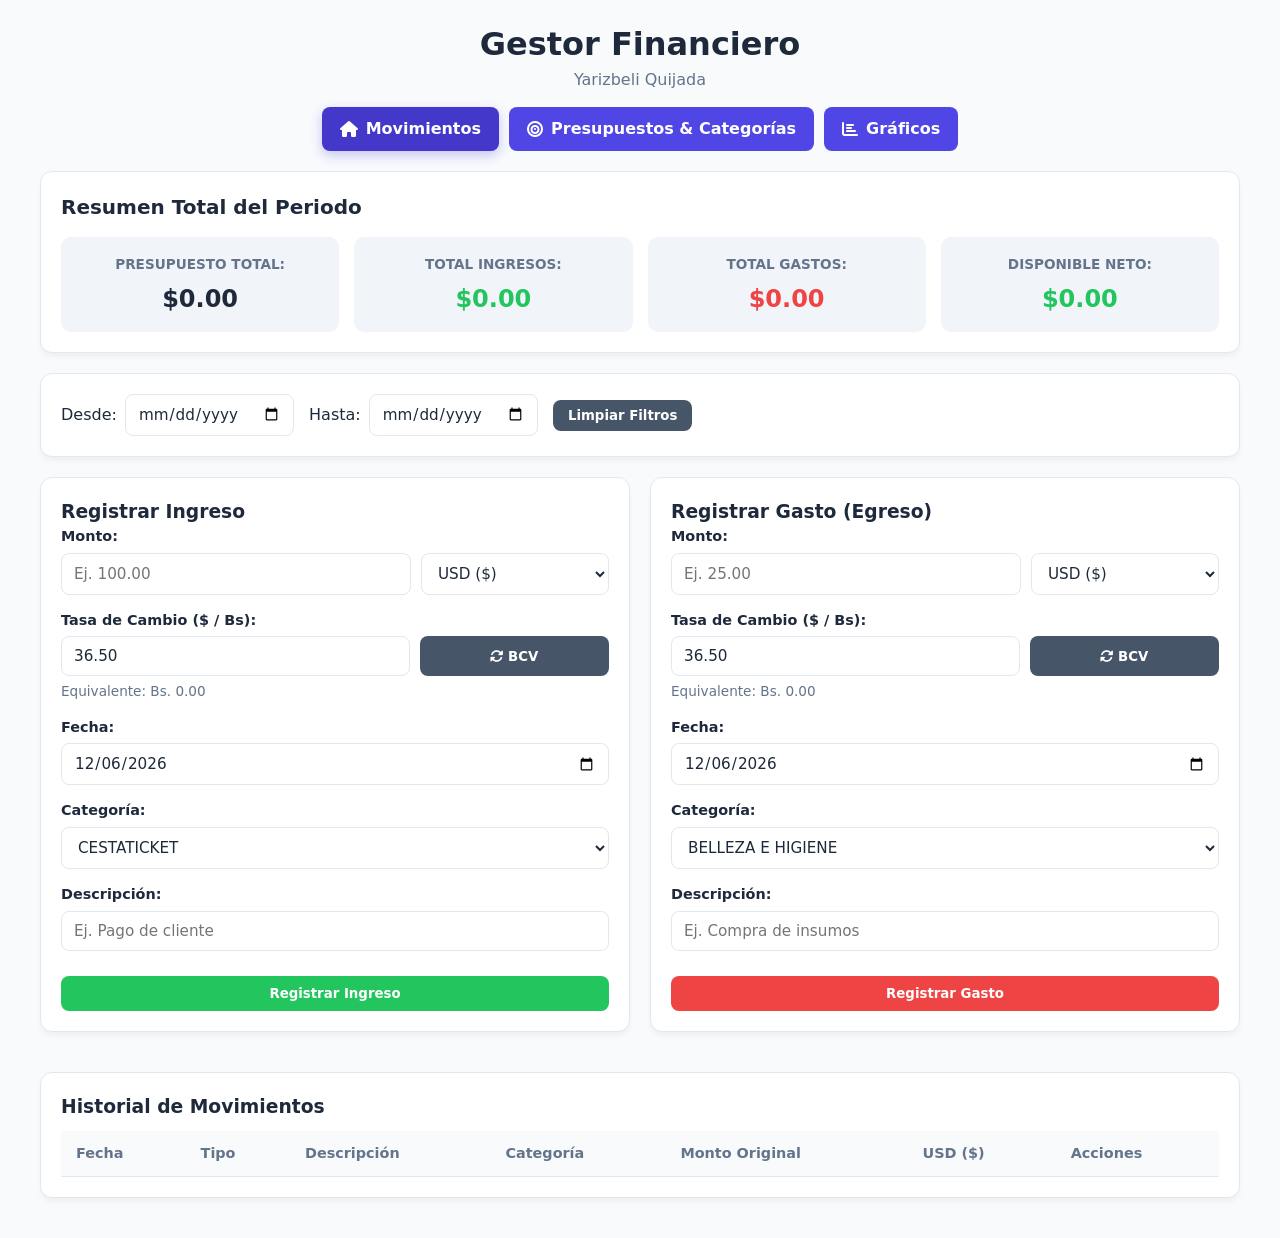
==== index.html @ 96230d56 "Add files via upload" ====
<!DOCTYPE html>
<html lang="es">
<head>
    <meta charset="UTF-8">
    <meta name="viewport" content="width=device-width, initial-scale=1.0">
    <title>Gestor Financiero - Movimientos</title>
    <link rel="stylesheet" href="style.css">
    <link rel="stylesheet" href="https://cdnjs.cloudflare.com/ajax/libs/font-awesome/6.4.0/css/all.min.css">
</head>
<body>
    <div class="container">
        <!-- Título y Subtítulo Fijos -->
        <div style="text-align: center; margin-bottom: 20px;">
            <h1>Gestor Financiero</h1>
            <p>Yarizbeli Quijada</p>
            
            <div class="nav-buttons" style="margin-top: 15px;">
                <a href="index.html" class="btn active"><i class="fas fa-home"></i> Movimientos</a>
                <a href="presupuestos.html" class="btn"><i class="fas fa-bullseye"></i> Presupuestos & Categorías</a>
                <a href="graficos.html" class="btn"><i class="fas fa-chart-bar"></i> Gráficos</a>
            </div>
        </div>

        <!-- Resumen Total -->
        <section class="card summary-card">
            <h2>Resumen Total del Periodo</h2>
            <div class="summary-grid">
                <div>
                    <span>Presupuesto Total:</span>
                    <h3 id="lbl-presupuesto-total">$0.00</h3>
                </div>
                <div>
                    <span>Total Ingresos:</span>
                    <h3 id="lbl-ingresos" class="text-green">$0.00</h3>
                </div>
                <div>
                    <span>Total Gastos:</span>
                    <h3 id="lbl-gastos" class="text-red">$0.00</h3>
                </div>
                <div>
                    <span>Disponible Neto:</span>
                    <h3 id="lbl-disponible">$0.00</h3>
                </div>
            </div>
        </section>

        <!-- Filtros por Rango de Fechas -->
        <div class="filters-section card" style="display: flex; gap: 15px; align-items: center; flex-wrap: wrap;">
            <div style="display: flex; align-items: center; gap: 8px;">
                <label for="filtro-desde">Desde:</label>
                <input type="date" id="filtro-desde" class="form-control">
            </div>
            <div style="display: flex; align-items: center; gap: 8px;">
                <label for="filtro-hasta">Hasta:</label>
                <input type="date" id="filtro-hasta" class="form-control">
            </div>
            <button id="btn-quitar-filtro" class="btn-secondary" style="padding: 8px 15px; cursor: pointer;">Limpiar Filtros</button>
        </div>

        <!-- Formularios -->
        <div class="forms-grid">
            <!-- Formulario Ingreso -->
            <form id="form-ingreso" class="card">
                <h3>Registrar Ingreso</h3>
                <div class="form-group">
                    <label>Monto:</label>
                    <div style="display: flex; gap: 10px;">
                        <input type="number" step="0.01" id="ingreso-monto" placeholder="Ej. 100.00" required style="flex: 2;">
                        <select id="ingreso-moneda" style="flex: 1;">
                            <option value="USD">USD ($)</option>
                            <option value="VES">VES (Bs.)</option>
                        </select>
                    </div>
                </div>

                <div class="form-group">
                    <label>Tasa de Cambio ($ / Bs):</label>
                    <div style="display: flex; gap: 10px;">
                        <input type="number" step="0.01" id="ingreso-tasa" placeholder="Tasa BCV" style="flex: 2;">
                        <button type="button" id="btn-tasa-ingreso" class="btn-secondary" style="flex: 1;"><i class="fas fa-sync-alt"></i> BCV</button>
                    </div>
                    <span id="ingreso-equivalente" class="text-muted" style="display:block; margin-top: 5px;"></span>
                </div>

                <div class="form-group">
                    <label>Fecha:</label>
                    <input type="date" id="ingreso-fecha" required>
                </div>

                <div class="form-group">
                    <label>Categoría:</label>
                    <select id="ingreso-categoria"></select>
                </div>

                <div class="form-group">
                    <label>Descripción:</label>
                    <input type="text" id="ingreso-desc" placeholder="Ej. Pago de cliente" required>
                </div>

                <button type="submit" class="btn bg-green" style="width: 100%; justify-content: center; margin-top: 10px;">Registrar Ingreso</button>
            </form>

            <!-- Formulario Gasto -->
            <form id="form-gasto" class="card">
                <h3>Registrar Gasto (Egreso)</h3>
                <div class="form-group">
                    <label>Monto:</label>
                    <div style="display: flex; gap: 10px;">
                        <input type="number" step="0.01" id="gasto-monto" placeholder="Ej. 25.00" required style="flex: 2;">
                        <select id="gasto-moneda" style="flex: 1;">
                            <option value="USD">USD ($)</option>
                            <option value="VES">VES (Bs.)</option>
                        </select>
                    </div>
                </div>

                <div class="form-group">
                    <label>Tasa de Cambio ($ / Bs):</label>
                    <div style="display: flex; gap: 10px;">
                        <input type="number" step="0.01" id="gasto-tasa" placeholder="Tasa BCV" style="flex: 2;">
                        <button type="button" id="btn-tasa-gasto" class="btn-secondary" style="flex: 1;"><i class="fas fa-sync-alt"></i> BCV</button>
                    </div>
                    <span id="gasto-equivalente" class="text-muted" style="display:block; margin-top: 5px;"></span>
                </div>

                <div class="form-group">
                    <label>Fecha:</label>
                    <input type="date" id="gasto-fecha" required>
                </div>

                <div class="form-group">
                    <label>Categoría:</label>
                    <select id="gasto-categoria"></select>
                </div>

                <div class="form-group">
                    <label>Descripción:</label>
                    <input type="text" id="gasto-desc" placeholder="Ej. Compra de insumos" required>
                </div>

                <button type="submit" class="btn bg-red" style="width: 100%; justify-content: center; margin-top: 10px;">Registrar Gasto</button>
            </form>
        </div>

        <!-- Tabla -->
        <section class="card">
            <h3>Historial de Movimientos</h3>
            <table>
                <thead>
                    <tr>
                        <th>Fecha</th>
                        <th>Tipo</th>
                        <th>Descripción</th>
                        <th>Categoría</th>
                        <th>Monto Original</th>
                        <th>USD ($)</th>
                        <th>Acciones</th>
                    </tr>
                </thead>
                <tbody id="tabla-movimientos"></tbody>
            </table>
        </section>
    </div>

    <script src="app.js"></script>
</body>
</html>
---- style.css ----
:root {
    --bg-color: #f8fafc;
    --card-bg: #ffffff;
    --text-primary: #1e293b;
    --text-secondary: #64748b;
    --primary: #4f46e5;
    --primary-hover: #4338ca;
    --success: #22c55e;
    --danger: #ef4444;
    --warning: #f59e0b;
    --border-color: #e2e8f0;
}

* {
    box-sizing: border-box;
    margin: 0;
    padding: 0;
    font-family: 'Segoe UI', system-ui, -apple-system, sans-serif;
}

body {
    background-color: var(--bg-color);
    color: var(--text-primary);
    line-height: 1.5;
    padding: 20px;
}

.container {
    max-width: 1200px;
    margin: 0 auto;
}

h1 {
    font-size: 2rem;
    font-weight: 700;
    color: var(--text-primary);
}

p {
    color: var(--text-secondary);
    font-weight: 500;
}

.nav-buttons {
    display: flex;
    justify-content: center;
    gap: 10px;
    flex-wrap: wrap;
}

.btn {
    background-color: var(--primary);
    color: white;
    border: none;
    padding: 10px 18px;
    border-radius: 8px;
    font-weight: 600;
    cursor: pointer;
    text-decoration: none;
    display: inline-flex;
    align-items: center;
    gap: 8px;
    transition: background 0.2s;
}

.btn:hover {
    background-color: var(--primary-hover);
}

.btn.active {
    background-color: #4338ca;
    box-shadow: 0 4px 12px rgba(79, 70, 229, 0.3);
}

.btn-secondary {
    background-color: #475569;
    color: white;
    border: none;
    padding: 8px 14px;
    border-radius: 8px;
    cursor: pointer;
    font-weight: 600;
}

.card {
    background-color: var(--card-bg);
    border-radius: 12px;
    padding: 20px;
    margin-bottom: 20px;
    box-shadow: 0 4px 6px -1px rgba(0, 0, 0, 0.05);
    border: 1px solid var(--border-color);
}

.summary-card h2 {
    font-size: 1.25rem;
    margin-bottom: 15px;
}

.summary-grid {
    display: grid;
    grid-template-columns: repeat(auto-fit, minmax(200px, 1fr));
    gap: 15px;
    text-align: center;
}

.summary-grid > div {
    background-color: #f1f5f9;
    padding: 15px;
    border-radius: 10px;
}

.summary-grid span {
    font-size: 0.85rem;
    color: var(--text-secondary);
    font-weight: 600;
    text-transform: uppercase;
}

.summary-grid h3 {
    font-size: 1.5rem;
    margin-top: 5px;
}

.forms-grid {
    display: grid;
    grid-template-columns: repeat(auto-fit, minmax(450px, 1fr));
    gap: 20px;
    margin-bottom: 20px;
}

.filters-section {
    display: flex;
    align-items: center;
    gap: 15px;
    flex-wrap: wrap;
}

.form-group {
    margin-bottom: 15px;
}

.form-group label {
    display: block;
    font-weight: 600;
    font-size: 0.9rem;
    margin-bottom: 5px;
}

input, select {
    width: 100%;
    padding: 10px 12px;
    border: 1px solid var(--border-color);
    border-radius: 8px;
    font-size: 0.95rem;
    outline: none;
    background-color: #fff;
    color: var(--text-primary);
}

table {
    width: 100%;
    border-collapse: collapse;
    margin-top: 10px;
    text-align: left;
}

th, td {
    padding: 12px 15px;
    border-bottom: 1px solid var(--border-color);
}

th {
    background-color: #f8fafc;
    font-weight: 600;
    color: var(--text-secondary);
    font-size: 0.9rem;
}

.text-green { color: var(--success) !important; }
.text-red { color: var(--danger) !important; }
.text-muted { color: var(--text-secondary); font-size: 0.85rem; }

.badge {
    padding: 4px 8px;
    border-radius: 6px;
    font-size: 0.8rem;
    font-weight: 600;
}
.badge.ingreso { background-color: #dcfce7; color: #15803d; }
.badge.gasto { background-color: #fee2e2; color: #b91c1c; }

.progress-item {
    margin-bottom: 20px;
    background: #f8fafc;
    padding: 15px;
    border-radius: 8px;
    border: 1px solid var(--border-color);
}

.progress-info {
    display: flex;
    justify-content: space-between;
    font-size: 0.95rem;
    margin-bottom: 8px;
    font-weight: 600;
}

.progress-bar-container {
    width: 100%;
    background-color: #e2e8f0;
    border-radius: 6px;
    height: 12px;
    overflow: hidden;
}

.progress-bar-fill {
    height: 100%;
    border-radius: 6px;
    transition: width 0.3s ease;
}

.bg-green { background-color: var(--success); }
.bg-red { background-color: var(--danger); }

.toast-alerta {
    position: fixed;
    bottom: 20px;
    right: 20px;
    background-color: #1e293b;
    color: white;
    padding: 12px 20px;
    border-radius: 8px;
    box-shadow: 0 10px 15px -3px rgba(0,0,0,0.2);
    transform: translateY(100px);
    opacity: 0;
    transition: all 0.3s ease;
    z-index: 1000;
    font-weight: 600;
}
.toast-alerta.show { transform: translateY(0); opacity: 1; }
.toast-alerta.success { background-color: var(--success); }
.toast-alerta.info { background-color: var(--primary); }
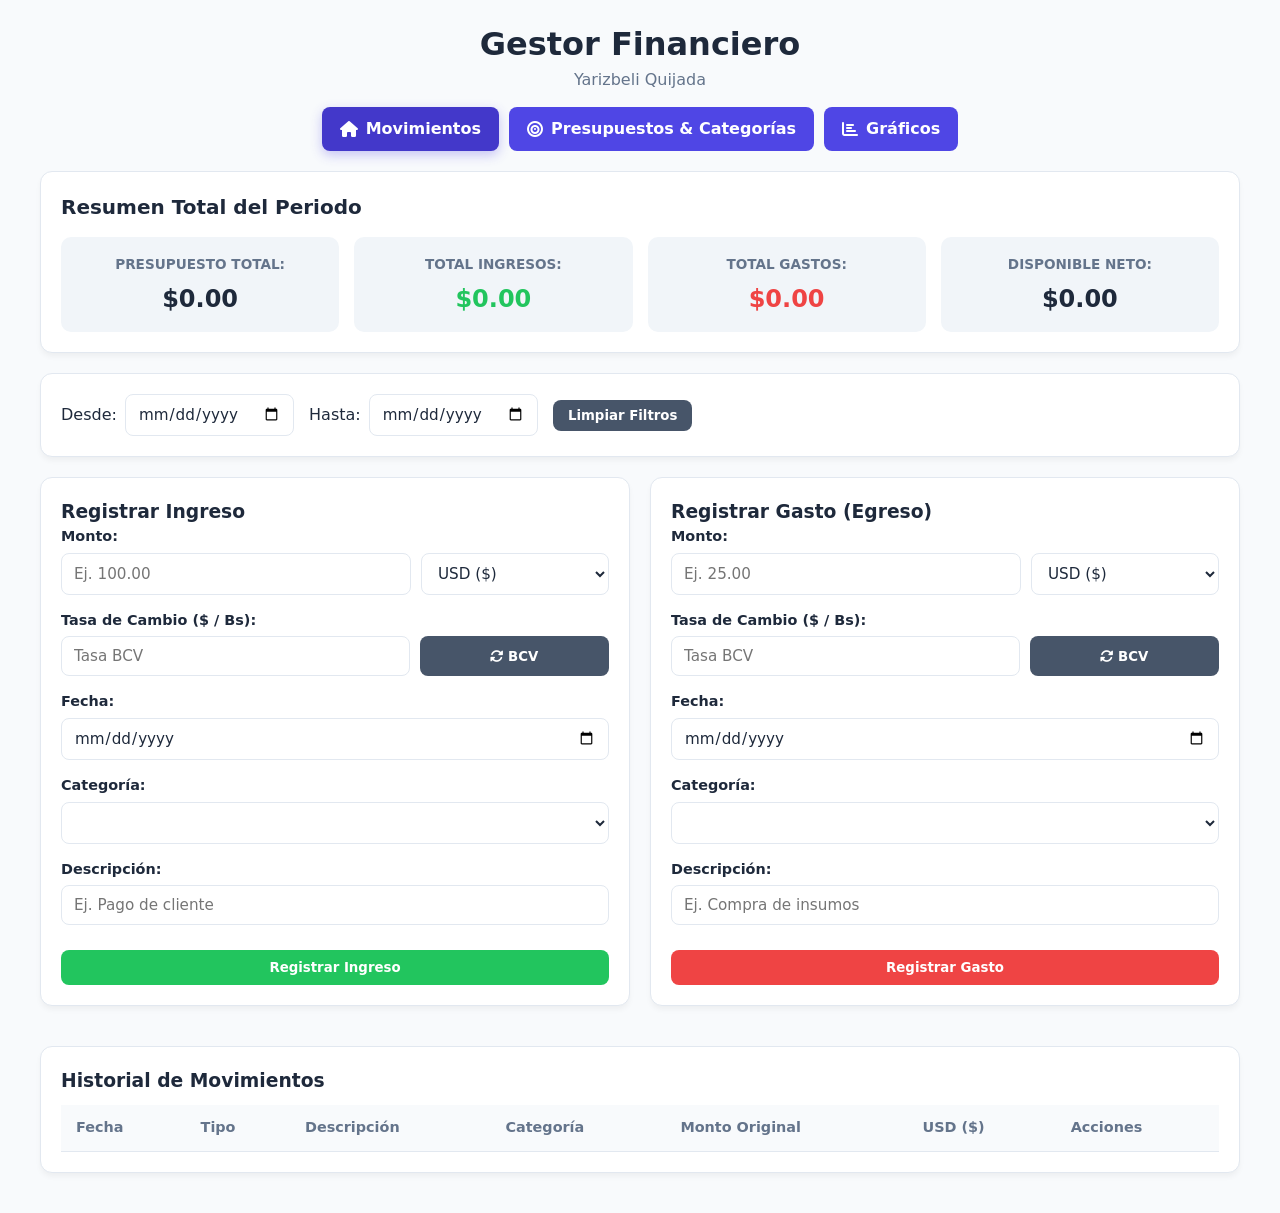
==== commit 45c6e682: "Add files via upload" ====
--- a/index.html
+++ b/index.html
@@ -9,6 +9,9 @@
 </head>
 <body>
     <div class="container">
+        <!-- Selector oculto requerido por app.js para sincronizar el mes actual -->
+        <input type="month" id="presupuesto-mes-selector" style="display: none;">
+
         <!-- Título y Subtítulo Fijos -->
         <div style="text-align: center; margin-bottom: 20px;">
             <h1>Gestor Financiero</h1>
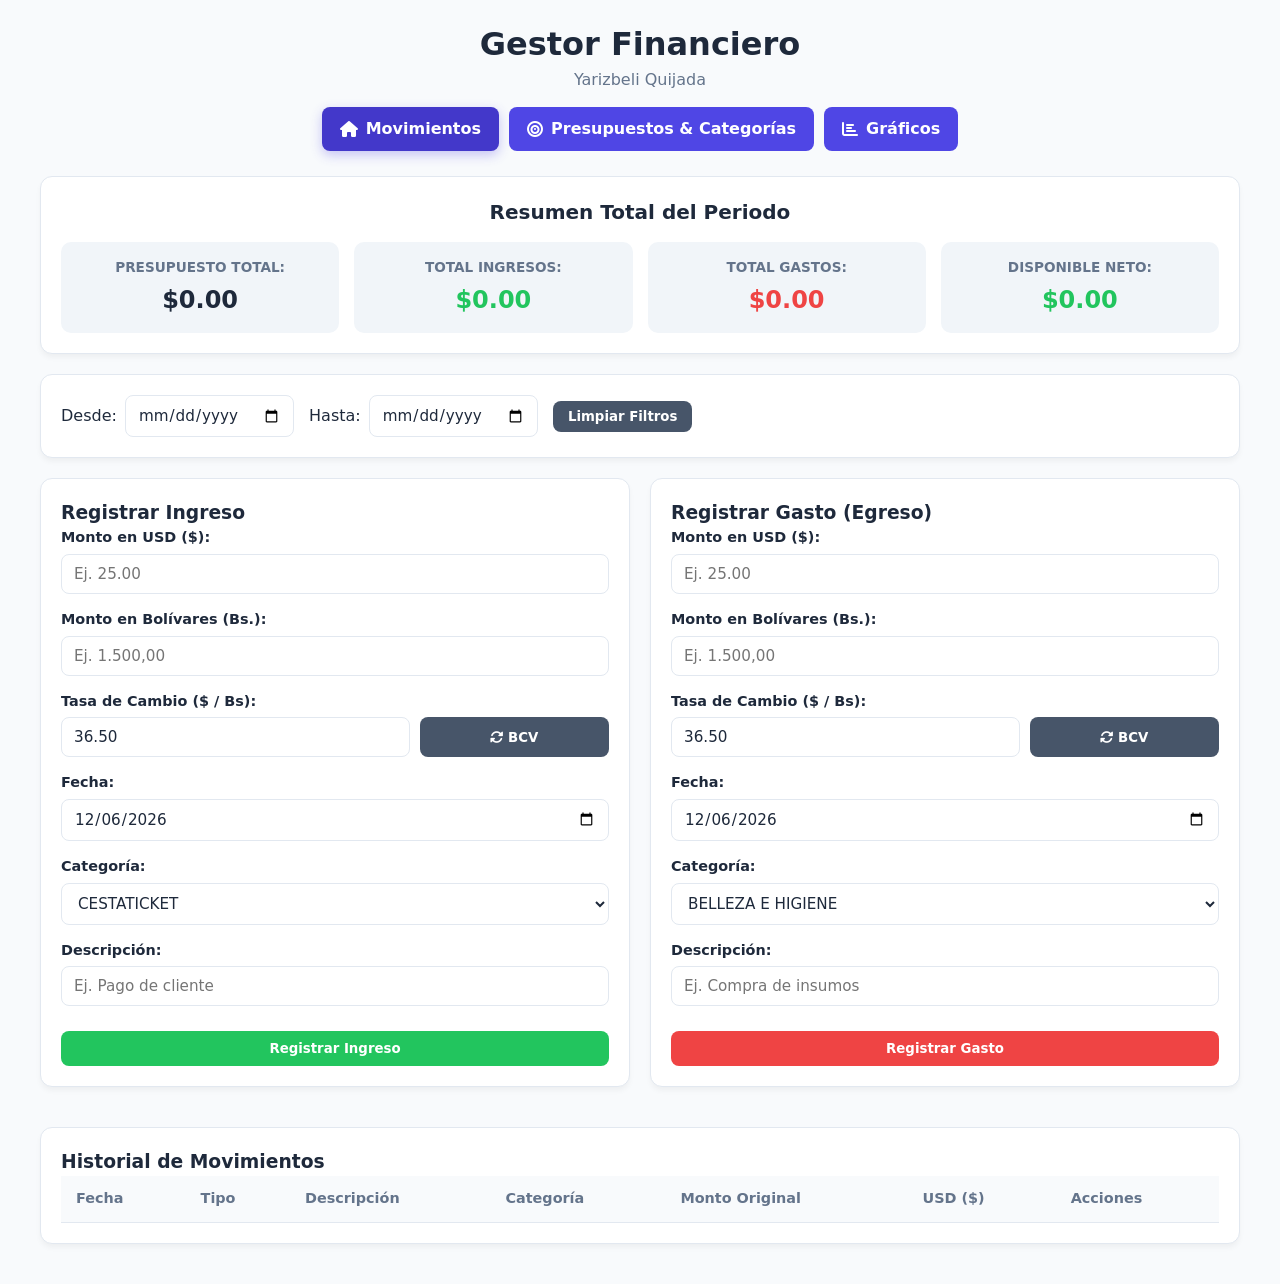
==== commit 177ebd72: "Add files via upload" ====
--- a/index.html
+++ b/index.html
@@ -65,15 +65,16 @@
             <!-- Formulario Ingreso -->
             <form id="form-ingreso" class="card">
                 <h3>Registrar Ingreso</h3>
+                
+                <!-- Dos campos independientes para USD y Bs -->
                 <div class="form-group">
-                    <label>Monto:</label>
-                    <div style="display: flex; gap: 10px;">
-                        <input type="number" step="0.01" id="ingreso-monto" placeholder="Ej. 100.00" required style="flex: 2;">
-                        <select id="ingreso-moneda" style="flex: 1;">
-                            <option value="USD">USD ($)</option>
-                            <option value="VES">VES (Bs.)</option>
-                        </select>
-                    </div>
+                    <label>Monto en USD ($):</label>
+                    <input type="number" step="0.01" id="ingreso-monto-usd" placeholder="Ej. 25.00">
+                </div>
+
+                <div class="form-group">
+                    <label>Monto en Bolívares (Bs.):</label>
+                    <input type="text" id="ingreso-monto-bs" placeholder="Ej. 1.500,00">
                 </div>
 
                 <div class="form-group">
@@ -82,7 +83,6 @@
                         <input type="number" step="0.01" id="ingreso-tasa" placeholder="Tasa BCV" style="flex: 2;">
                         <button type="button" id="btn-tasa-ingreso" class="btn-secondary" style="flex: 1;"><i class="fas fa-sync-alt"></i> BCV</button>
                     </div>
-                    <span id="ingreso-equivalente" class="text-muted" style="display:block; margin-top: 5px;"></span>
                 </div>
 
                 <div class="form-group">
@@ -106,15 +106,16 @@
             <!-- Formulario Gasto -->
             <form id="form-gasto" class="card">
                 <h3>Registrar Gasto (Egreso)</h3>
+                
+                <!-- Dos campos independientes para USD y Bs -->
                 <div class="form-group">
-                    <label>Monto:</label>
-                    <div style="display: flex; gap: 10px;">
-                        <input type="number" step="0.01" id="gasto-monto" placeholder="Ej. 25.00" required style="flex: 2;">
-                        <select id="gasto-moneda" style="flex: 1;">
-                            <option value="USD">USD ($)</option>
-                            <option value="VES">VES (Bs.)</option>
-                        </select>
-                    </div>
+                    <label>Monto en USD ($):</label>
+                    <input type="number" step="0.01" id="gasto-monto-usd" placeholder="Ej. 25.00">
+                </div>
+
+                <div class="form-group">
+                    <label>Monto en Bolívares (Bs.):</label>
+                    <input type="text" id="gasto-monto-bs" placeholder="Ej. 1.500,00">
                 </div>
 
                 <div class="form-group">
@@ -123,7 +124,6 @@
                         <input type="number" step="0.01" id="gasto-tasa" placeholder="Tasa BCV" style="flex: 2;">
                         <button type="button" id="btn-tasa-gasto" class="btn-secondary" style="flex: 1;"><i class="fas fa-sync-alt"></i> BCV</button>
                     </div>
-                    <span id="gasto-equivalente" class="text-muted" style="display:block; margin-top: 5px;"></span>
                 </div>
 
                 <div class="form-group">
--- a/style.css
+++ b/style.css
@@ -23,11 +23,18 @@
     color: var(--text-primary);
     line-height: 1.5;
     padding: 20px;
+    min-width: 1250px; /* Obliga a la página a mantener el ancho de PC y permitir scroll horizontal en móviles */
 }
 
 .container {
-    max-width: 1200px;
+    width: 1200px; /* Ancho fijo de escritorio inalterable */
     margin: 0 auto;
+}
+
+/* --- ENCABEZADO --- */
+h1, p {
+    text-align: center;
+    width: 100%;
 }
 
 h1 {
@@ -45,7 +52,9 @@
     display: flex;
     justify-content: center;
     gap: 10px;
-    flex-wrap: wrap;
+    margin-top: 15px;
+    margin-bottom: 25px;
+    width: 100%;
 }
 
 .btn {
@@ -91,22 +100,30 @@
     border: 1px solid var(--border-color);
 }
 
+/* --- RESUMEN TOTAL --- */
+.summary-card {
+    text-align: center;
+}
+
 .summary-card h2 {
     font-size: 1.25rem;
     margin-bottom: 15px;
+    text-align: center;
 }
 
 .summary-grid {
     display: grid;
-    grid-template-columns: repeat(auto-fit, minmax(200px, 1fr));
+    grid-template-columns: repeat(4, 1fr); /* Exactamente 4 columnas fijas */
     gap: 15px;
     text-align: center;
+    justify-content: center;
 }
 
 .summary-grid > div {
     background-color: #f1f5f9;
     padding: 15px;
     border-radius: 10px;
+    text-align: center;
 }
 
 .summary-grid span {
@@ -114,16 +131,19 @@
     color: var(--text-secondary);
     font-weight: 600;
     text-transform: uppercase;
+    display: block;
+    text-align: center;
 }
 
 .summary-grid h3 {
     font-size: 1.5rem;
     margin-top: 5px;
+    text-align: center;
 }
 
 .forms-grid {
     display: grid;
-    grid-template-columns: repeat(auto-fit, minmax(450px, 1fr));
+    grid-template-columns: 1fr 1fr; /* Exactamente 2 columnas fijas */
     gap: 20px;
     margin-bottom: 20px;
 }
@@ -132,7 +152,6 @@
     display: flex;
     align-items: center;
     gap: 15px;
-    flex-wrap: wrap;
 }
 
 .form-group {
@@ -157,16 +176,26 @@
     color: var(--text-primary);
 }
 
+/* --- TABLA DE MOVIMIENTOS --- */
+.table-container {
+    max-height: 550px; 
+    overflow-y: auto;
+    border-radius: 8px;
+    border: 1px solid var(--border-color);
+    margin-top: 10px;
+}
+
 table {
     width: 100%;
     border-collapse: collapse;
-    margin-top: 10px;
     text-align: left;
+    background-color: var(--card-bg);
 }
 
 th, td {
     padding: 12px 15px;
     border-bottom: 1px solid var(--border-color);
+    white-space: nowrap; /* Impide que las celdas se compriman en pantallas angostas */
 }
 
 th {
@@ -174,6 +203,9 @@
     font-weight: 600;
     color: var(--text-secondary);
     font-size: 0.9rem;
+    position: sticky;
+    top: 0;
+    z-index: 10;
 }
 
 .text-green { color: var(--success) !important; }
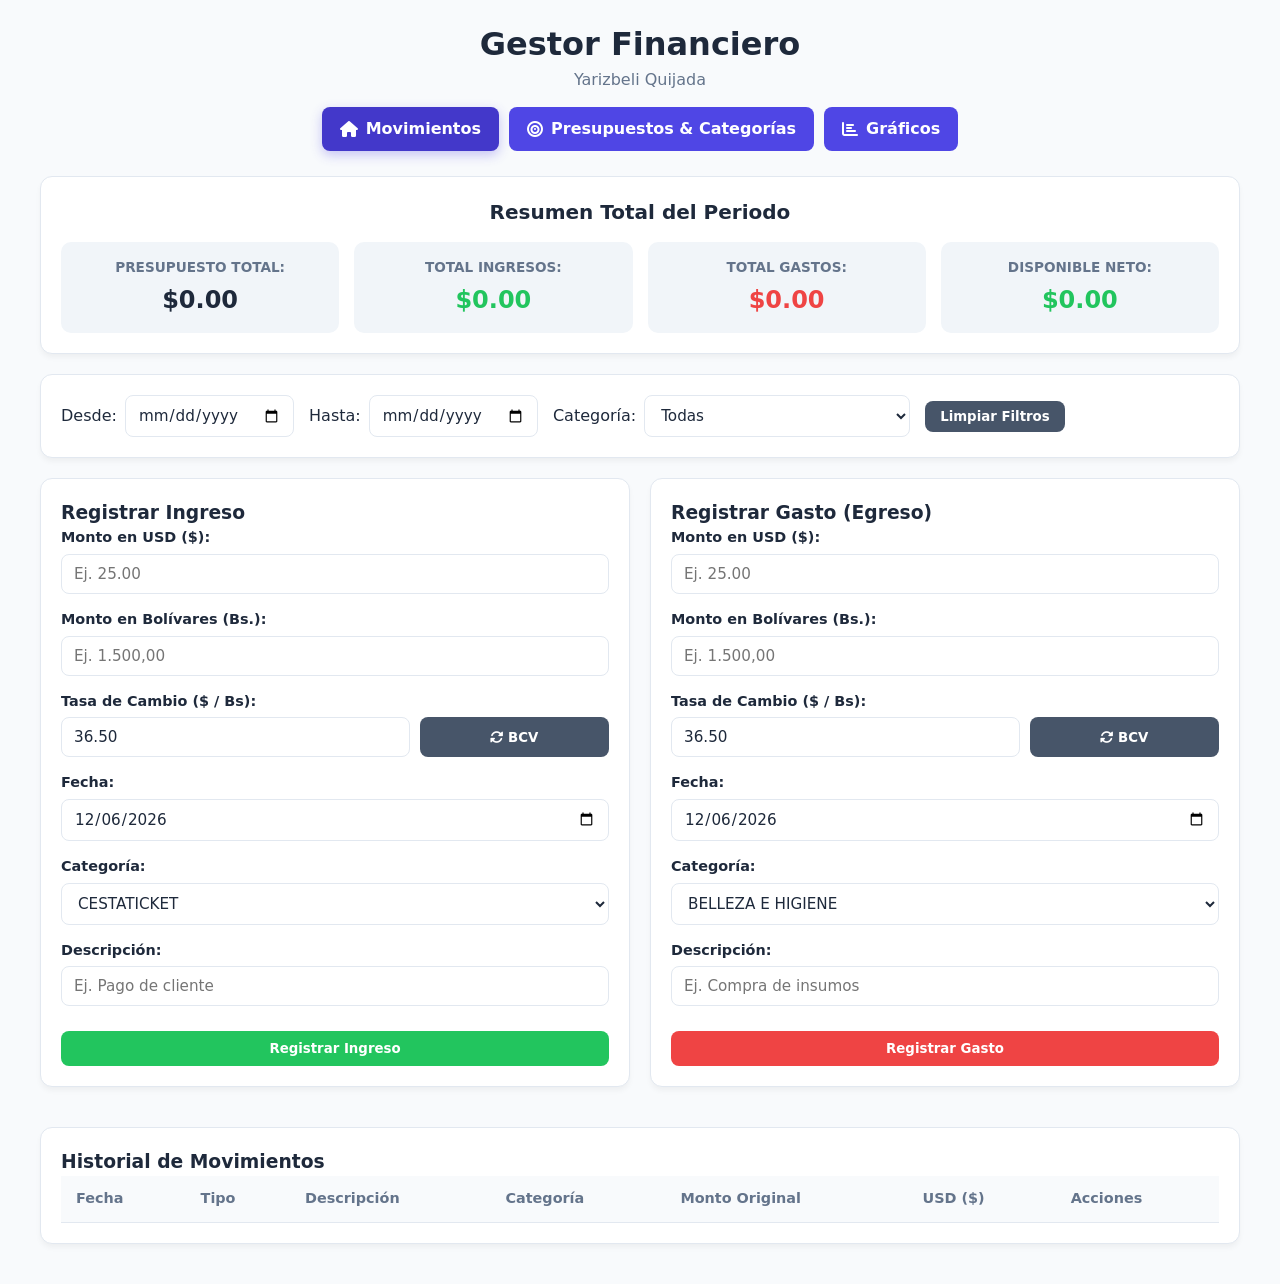
==== commit e2f9065c: "Add files via upload" ====
--- a/index.html
+++ b/index.html
@@ -47,7 +47,7 @@
             </div>
         </section>
 
-        <!-- Filtros por Rango de Fechas -->
+        <!-- Filtros por Rango de Fechas y Categoría -->
         <div class="filters-section card" style="display: flex; gap: 15px; align-items: center; flex-wrap: wrap;">
             <div style="display: flex; align-items: center; gap: 8px;">
                 <label for="filtro-desde">Desde:</label>
@@ -56,6 +56,12 @@
             <div style="display: flex; align-items: center; gap: 8px;">
                 <label for="filtro-hasta">Hasta:</label>
                 <input type="date" id="filtro-hasta" class="form-control">
+            </div>
+            <div style="display: flex; align-items: center; gap: 8px;">
+                <label for="filtro-categoria">Categoría:</label>
+                <select id="filtro-categoria" class="form-control">
+                    <option value="">Todas</option>
+                </select>
             </div>
             <button id="btn-quitar-filtro" class="btn-secondary" style="padding: 8px 15px; cursor: pointer;">Limpiar Filtros</button>
         </div>
@@ -66,7 +72,6 @@
             <form id="form-ingreso" class="card">
                 <h3>Registrar Ingreso</h3>
                 
-                <!-- Dos campos independientes para USD y Bs -->
                 <div class="form-group">
                     <label>Monto en USD ($):</label>
                     <input type="number" step="0.01" id="ingreso-monto-usd" placeholder="Ej. 25.00">
@@ -107,7 +112,6 @@
             <form id="form-gasto" class="card">
                 <h3>Registrar Gasto (Egreso)</h3>
                 
-                <!-- Dos campos independientes para USD y Bs -->
                 <div class="form-group">
                     <label>Monto en USD ($):</label>
                     <input type="number" step="0.01" id="gasto-monto-usd" placeholder="Ej. 25.00">
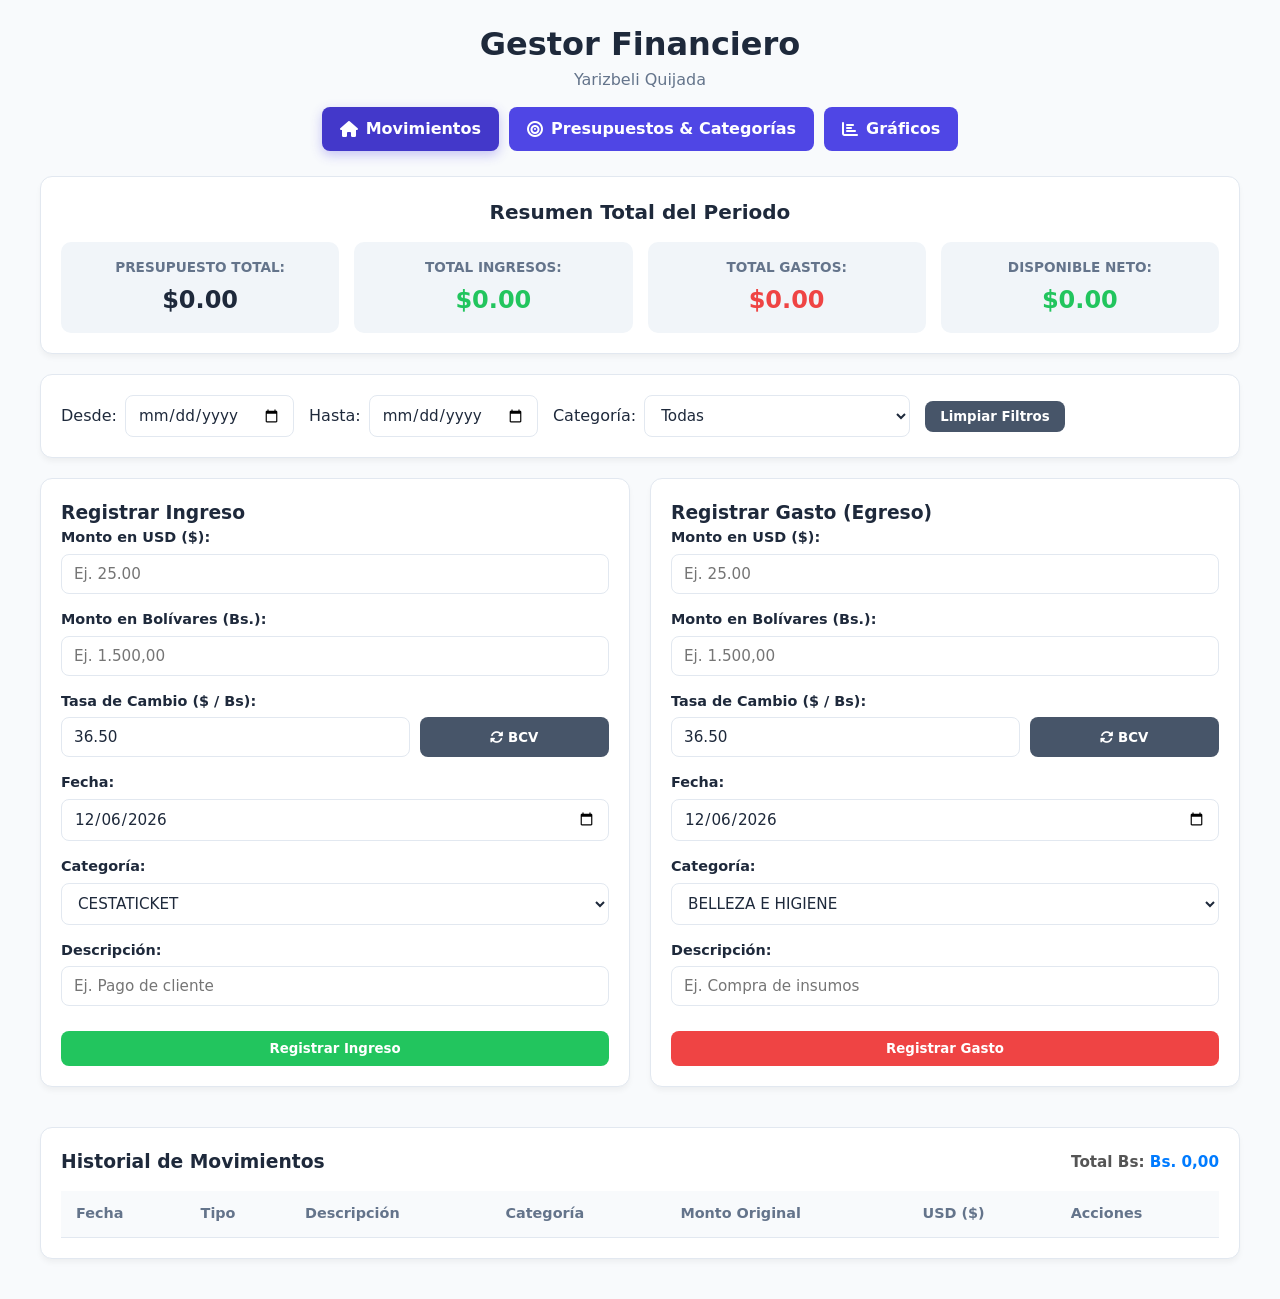
==== commit 350c80ac: "Add files via upload" ====
--- a/index.html
+++ b/index.html
@@ -151,7 +151,12 @@
 
         <!-- Tabla -->
         <section class="card">
-            <h3>Historial de Movimientos</h3>
+            <div style="display: flex; justify-content: space-between; align-items: center; margin-bottom: 15px;">
+                <h3 style="margin: 0;">Historial de Movimientos</h3>
+                <span style="font-size: 0.95rem; font-weight: 600; color: #555;">
+                    Total Bs: <span id="lbl-historial-total-bs" style="color: #007bff;">Bs. 0,00</span>
+                </span>
+            </div>
             <table>
                 <thead>
                     <tr>
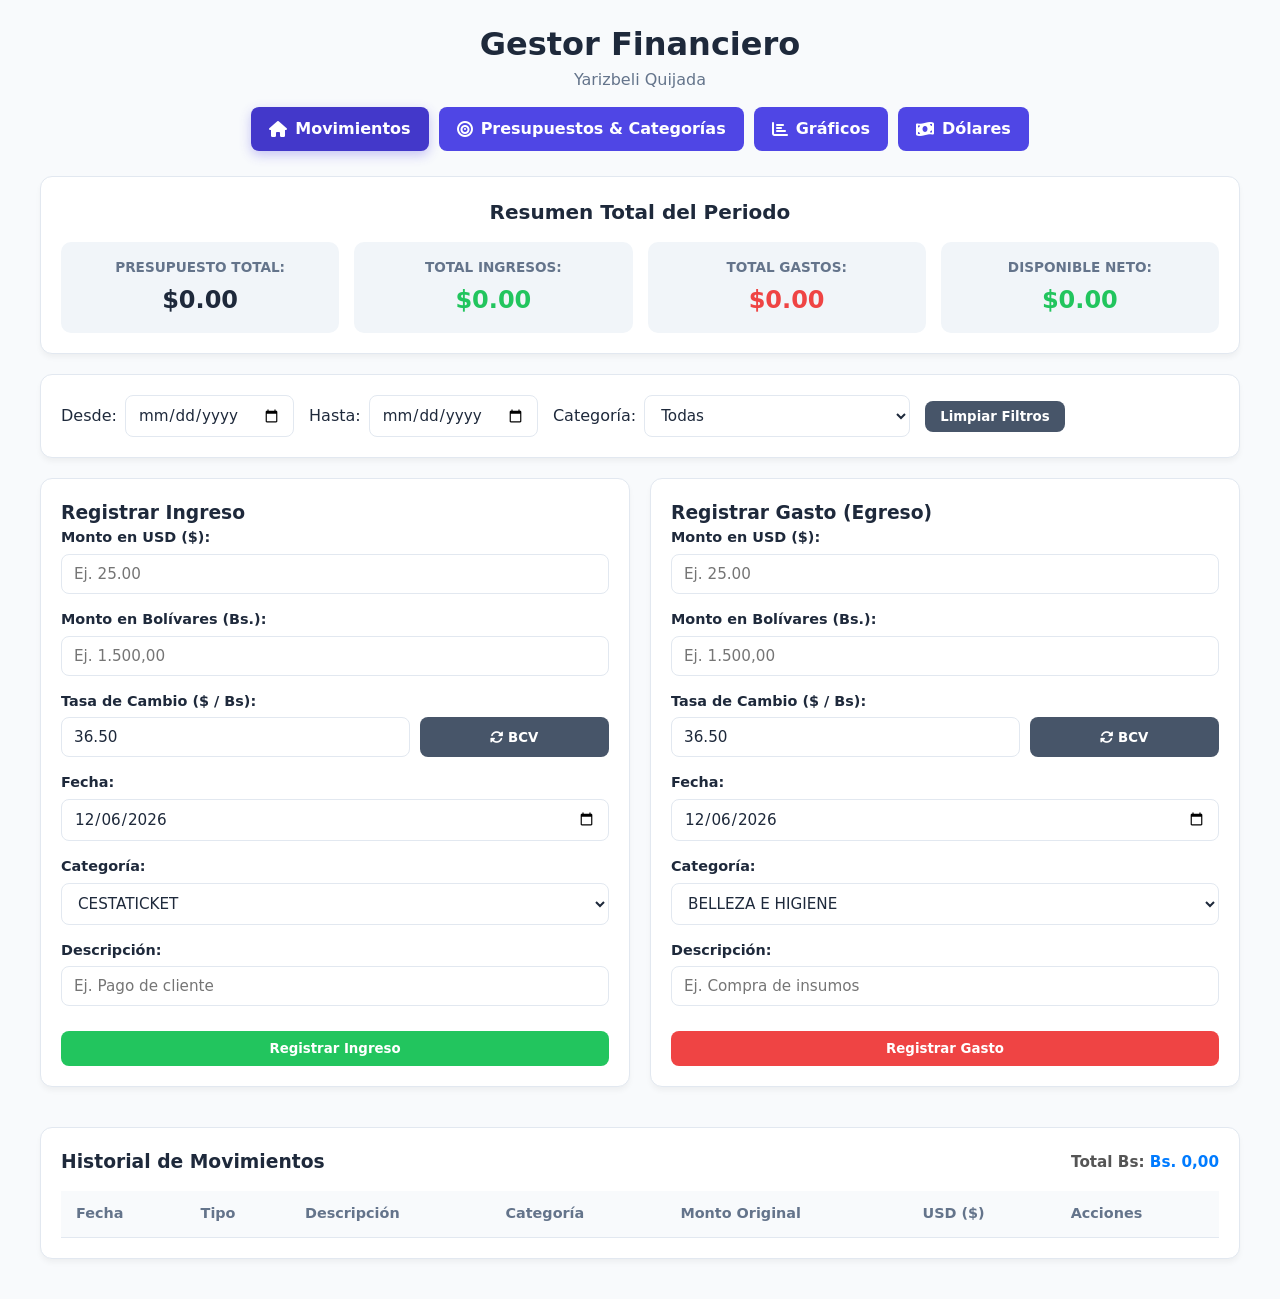
==== commit dfef3987: "Add files via upload" ====
--- a/index.html
+++ b/index.html
@@ -6,6 +6,16 @@
     <title>Gestor Financiero - Movimientos</title>
     <link rel="stylesheet" href="style.css">
     <link rel="stylesheet" href="https://cdnjs.cloudflare.com/ajax/libs/font-awesome/6.4.0/css/all.min.css">
+    <style>
+        /* Estilo tipo Excel: ajuste de texto automático y ancho controlado */
+        .desc-celda {
+            max-width: 220px;
+            white-space: normal;
+            word-break: break-word;
+            overflow-wrap: break-word;
+            line-height: 1.3;
+        }
+    </style>
 </head>
 <body>
     <div class="container">
@@ -21,6 +31,7 @@
                 <a href="index.html" class="btn active"><i class="fas fa-home"></i> Movimientos</a>
                 <a href="presupuestos.html" class="btn"><i class="fas fa-bullseye"></i> Presupuestos & Categorías</a>
                 <a href="graficos.html" class="btn"><i class="fas fa-chart-bar"></i> Gráficos</a>
+                <a href="dolares.html" class="btn"><i class="fas fa-money-bill-wave"></i> Dólares</a>
             </div>
         </div>
 
